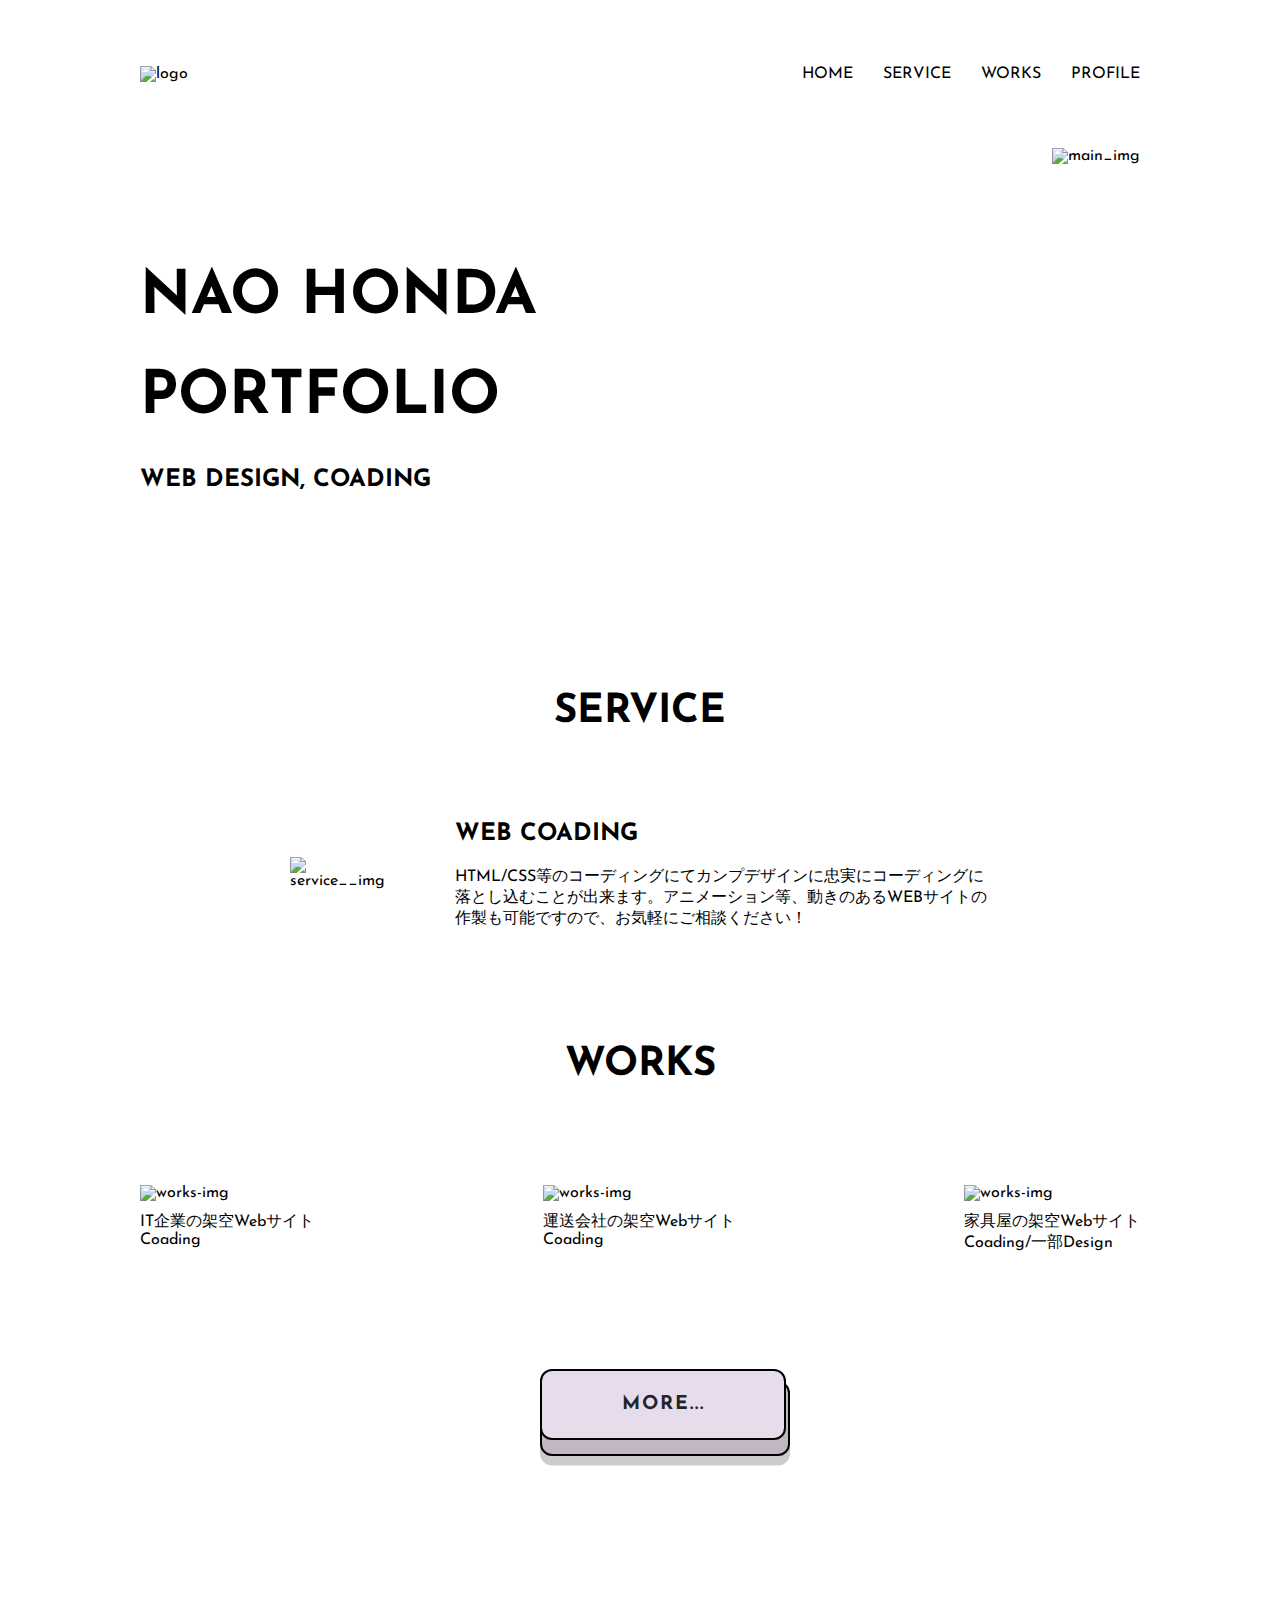
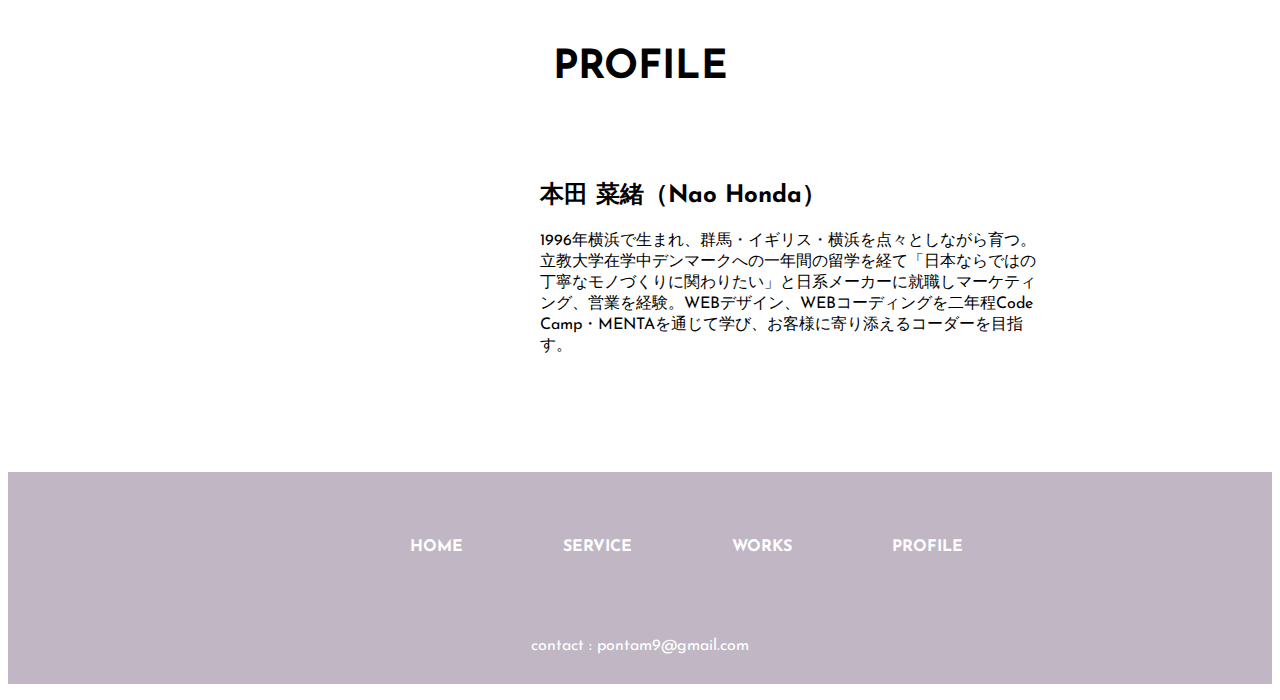
==== index.html @ a7962cb5 "Update index.html" ====
<!DOCTYPE html>
<html lang="ja">
<head>
  <meta charset="UTF-8">
  <meta name="viewport" content="width=device-width, initial-scale=1.0">
  <link rel="stylesheet" href="https://unpkg.com/ress/dist/ress.min.css">
  <link rel="stylesheet" href="stylesheet.css">
  <link rel="stylesheet" href="https://use.fontawesome.com/releases/v6.5.1/css/all.css">
  <link rel="shortcut icon" href="favicon.png" type="image/x-icon">
  <link rel="preconnect" href="https://fonts.googleapis.com">
  <link rel="preconnect" href="https://fonts.gstatic.com" crossorigin>
  <link href="https://fonts.googleapis.com/css2?family=Josefin+Sans:ital,wght@0,100..700;1,100..700&family=Noto+Sans+JP:wght@100;400;500&family=Oswald:wght@300;700&family=Roboto+Condensed:wght@500;600&display=swap" rel="stylesheet">
  <title>NAO HONDA PORTFOLIO SITE</title>
</head>
<body>
  <!--ヘッダーコンテンツ-->
  <header>
    <div class="header__head">
      <div class="logo"><img src="https://github.com/naoho/portfolio.github.io/blob/main/logo.png?raw=true" alt="logo"></div>
      <ul class="header__list">
        <li><a href="index.html">HOME</a></li>
        <li><a href="index.html#section1">SERVICE</a></li>
        <li><a href="index.html#section2">WORKS</a></li>
        <li><a href="index.html#section3">PROFILE</a></li>
      </ul>
    </div>
    <div class="header__body">
      <div class="header__body--left">
        <h1>NAO HONDA</h1>
        <h1>PORTFOLIO</h1>
        <h2>WEB DESIGN, COADING</h2>
      </div>
      <div class="header__body--right">
        <img src="https://github.com/naoho/portfolio.github.io/blob/main/main_img.png?raw=true" alt="main_img" class="main-img">
      </div>
    </div>
  </header>

  <!--main-->
  <main>
    <section class="service main__contents" id="section1">
      <h1 class="section__title">SERVICE</h1>
      <div class="service__wrapper">
        <img src="https://github.com/naoho/portfolio.github.io/blob/main/SERVICE01.png?raw=true" alt="service__img" class="service__img">
        <div class="service__content">
          <h2>WEB COADING</h2>
          <p> HTML/CSS等のコーディングにてカンプデザインに忠実にコーディングに落とし込むことが出来ます。アニメーション等、動きのあるWEBサイトの作製も可能ですので、お気軽にご相談ください！</p>
        </div>
      </div>
    </section><!--service-->

    <section class="works main__contents" id="section2">
      <h1 class="section__title">WORKS</h1>
      <div class="works__wrapper">
        <div class="works__item">
          <div class="works__img">
            <a href="https://naoho.github.io/IT_company-site.github.io/" target="_blank"><img src="https://github.com/naoho/portfolio.github.io/blob/main/WORKS01.png?raw=true" alt="works-img"></a>
          </div>
          <p>IT企業の架空Webサイト<br>Coading</p>
        </div>
        <div class="works__item">
          <div class="works__img">
            <a href="https://naoho.github.io/transport.github.io/" target="_blank"><img src="https://github.com/naoho/portfolio.github.io/blob/main/WORKS02.png?raw=true" alt="works-img"></a>
          </div>
          <p>運送会社の架空Webサイト<br>Coading</p>
        </div>
        <div class="works__item">
          <div class="works__img">
            <a href="https://naoho.github.io/best-furniture/" target="_blank"><img src="https://github.com/naoho/portfolio.github.io/blob/main/WORKS03.png?raw=true" alt="works-img"></a>
          </div>
          <p>家具屋の架空Webサイト<br>Coading/一部Design</p>
        </div>
      </div>
      <div class="button__wrapper">
        <a class="btn btn-custom01" href="example.html">
          <span class="btn-custom01-front">MORE...</span>
        </a>
      </div>
    </section><!--works-->

    <section class="profile main__contents" id="section3">
      <h1 class="section__title">PROFILE</h1>
      <div class="profile__wrapper">
        <img src="https://github.com/naoho/portfolio.github.io/blob/main/profile_pic.png?raw=true" alt="">
        <div class="profile__content">
          <h2>本田 菜緒（Nao Honda）</h2>
          <p>
            1996年横浜で生まれ、群馬・イギリス・横浜を点々としながら育つ。立教大学在学中デンマークへの一年間の留学を経て「日本ならではの丁寧なモノづくりに関わりたい」と日系メーカーに就職しマーケティング、営業を経験。WEBデザイン、WEBコーディングを二年程Code Camp・MENTAを通じて学び、お客様に寄り添えるコーダーを目指す。</p>
        </div>
      </div>
    </section><!--profile-->
  </main>

  <!--フッター-->
  <footer>
    <div class="footer__wrapper">
      <ul class="footer__list">
        <li><a href="index.html">HOME</a></li>
        <li><a href="index.html#section1">SERVICE</a></li>
        <li><a href="index.html#section2">WORKS</a></li>
        <li><a href="index.html#section3">PROFILE</a></li>
      </ul>
    </div>
    <p>contact : pontam9@gmail.com</p>
  </footer>
  
  <script src="js/jquery-3.7.0.min.js"></script>
  <script src="js/index.js"></script>
</body>
</html>
---- stylesheet.css ----
@charset "UTF-8";

/*共通CSS
----------------------------*/
li {
  list-style: none;
}

a {
  color: #000;
  text-decoration: none;
  display: inline-block;
}
.flex {
  display: flex;
}
body {
  font-family: "Josefin Sans", sans-serif;
  background-color: white;
}
.contents__title {
  margin: 100px 0;
  font-weight: 600;
  font-size: 50px;
}

/*ヘッダー
----------------------------*/
header {
}
.header__head {
  display: flex;
  align-items: center;
  width: 1000px;
  justify-content: space-between;
  margin: 50px auto;
}
.header__list {
  display: flex;
}
.header__list li {
  margin-left: 30px;
  cursor: pointer;
}
.header__list a:hover{
  color: gray;
}
.header__body {
  display: flex;
  width: 1000px;
  justify-content: space-between;
  margin: 0 auto;
}
.main-img{
  width: 500px;
}
.header__body--left {
  margin: 80px 0;
}
.header__body--left h1 {
  font-size: 60px;
  margin: 40px 0;
}

/*main共通
----------------------------*/
.section__title {
  text-align: center;
  font-size: 40px;
}
main {
  width: 1000px;
  margin: 0 auto;
}
.main__contents {
  margin-top: 100px;
}
/*SERVICE
----------------------------*/

.service__img {
  width: 200px;
  margin-right: 70px;
}
.service__wrapper {
  display: flex;
  width: 700px;
  margin: 70px auto;
  align-items: center;
}

/*WORKS
----------------------------*/
.works__wrapper {
  display: flex;
  justify-content: space-between;
  margin-top: 100px;
}
.works__img img {
  width: 300px;
  height: 200px;
  object-fit: cover;
  transition: transform .6s ease; /* ゆっくり変化させる */
}

.works__img {
  cursor: pointer;
  overflow: hidden;
}
.works__item img:hover {
  transform: scale(1.1); /* 拡大 */
}
.works__item p {
  margin-top: 10px;
}

.more-works__img {
  cursor: pointer;
  overflow: hidden;
}
.more-works__img img{
  width: 450px;  
  height: 300px;
  object-fit: cover;
  transition: transform .6s ease; /* ゆっくり変化させる */
}
.more-works__item img:hover {
  transform: scale(1.1); /* 拡大 */
}
.more-works_p {
  margin-top: 50px;
  text-align: center;
}

/*button*/
@import "https://use.fontawesome.com/releases/v5.13.0/css/all.css";

*,
*:before,
*:after {
  -webkit-box-sizing: inherit;
  box-sizing: inherit;
}
.button__wrapper {
  width: 200px;
  margin: 100px auto 200px;
}
.btn,
a.btn,
button.btn {
  font-size: 1.2rem;
  font-weight: 700;
  line-height: 1;
  position: relative;
  display: inline-block;
  padding: 1rem 4rem;
  cursor: pointer;
  -webkit-user-select: none;
  -moz-user-select: none;
  -ms-user-select: none;
  user-select: none;
  -webkit-transition: all 0.3s;
  transition: all 0.3s;
  text-align: center;
  vertical-align: middle;
  text-decoration: none;
  letter-spacing: 0.1em;
  color: #212529;
  border-radius: 0.5rem;
}

a.btn-custom01 {
  margin-bottom: 0.5rem;
  padding: 0;
  border-radius: 0.75rem;
}

a.btn-custom01:before {
  position: absolute;
  top: 0;
  right: 0;
  bottom: 0;
  left: 0;

  width: 100%;
  height: 100%;

  content: "";
  -webkit-transition: all 0.3s;
  transition: all 0.3s;
  -webkit-transform: translate3d(0, 0.75rem, -1rem);
  transform: translate3d(0, 0.75rem, -1rem);

  border: 2px solid #000;
  border-radius: inherit;
  background: #c1b7c4;
  -webkit-box-shadow: 0 0.6rem 0 0 rgba(0, 0, 0, 0.2);
  box-shadow: 0 0.6rem 0 0 rgba(0, 0, 0, 0.2);
}

a.btn-custom01:after {
  font-family: "Font Awesome 5 Free";
  font-size: 2rem;
  font-weight: normal;
  line-height: 1;
  position: absolute;
  top: calc(50% - 1rem);
  left: 1.5rem;
  margin: 0;
  padding: 0;
/*  content: "\f0e0";*/
}

.btn-custom01-front {
  position: relative;
  display: block;
  padding: 1.5rem 5rem 1.5rem 5rem;
  -webkit-transition: all 0.3s;
  transition: all 0.3s;
  border: 2px solid #000;
  border-radius: inherit;
  background: #e7dceb;
}

.fa-position-left {
  position: absolute;
  top: calc(50% - 0.5em);
  left: 1rem;
}

.fa-position-right {
  position: absolute;
  top: calc(50% - 0.5em);
  right: 1rem;
}

a.btn-custom01:hover {
  -webkit-transform: translate(0, 0.25rem);
  transform: translate(0, 0.25rem);
  background: #e7dceb;
}

a.btn-custom01:hover:before {
  -webkit-transform: translate3d(0, 0.5rem, -1rem);
  transform: translate3d(0, 0.5rem, -1rem);
  -webkit-box-shadow: 0 0.35rem 0 0 rgba(0, 0, 0, 0.2);
  box-shadow: 0 0.35rem 0 0 rgba(0, 0, 0, 0.2);
}

a.btn-custom01:hover:after {
/*  content: "\f2b6";*/
}

a.btn-custom01:active {
  -webkit-transform: translate(0rem, 0.75rem);
  transform: translate(0rem, 0.75rem);
}

a.btn-custom01:active:before {
  -webkit-transform: translate3d(0, 0, -1rem);
  transform: translate3d(0, 0, -1rem);
  -webkit-box-shadow: 0 0.35rem 0 0 rgba(0, 0, 0, 0.2);
  box-shadow: 0 0.35rem 0 0 rgba(0, 0, 0, 0.2);
}


/*PROFILE
----------------------------*/
.profile__wrapper {
  display: flex;
  justify-content: space-between;
  align-items: center;
  margin: 70px 0;
}
.profile__wrapper img {
  margin-left: 100px;
}
.profile__content {
  width: 50%;
  margin-right: 100px;
  text-align: left;
}
.profile__content h2 {
  margin-bottom: 20px;
}


/*CONTACT
----------------------------*/
footer {
  background-color: #c1b7c4;
}
.footer__wrapper {
  margin-top: 100px;
  width: 100%;
  height: 150px;
  line-height: 150px;
}
.footer__list {
  display: flex;
  width: 500px;
  margin: 0 auto;
}

.footer__list li {
  margin-left: 100px;
}
.footer__list li:first-child {
  margin-left: 0px;
}
.footer__list a {
  color: white;
  font-weight: bold;
}
footer p {
  color: white;
  text-align: center;
  padding-bottom: 30px;
}
.footer__list a:hover {
  opacity: 0.8;
}
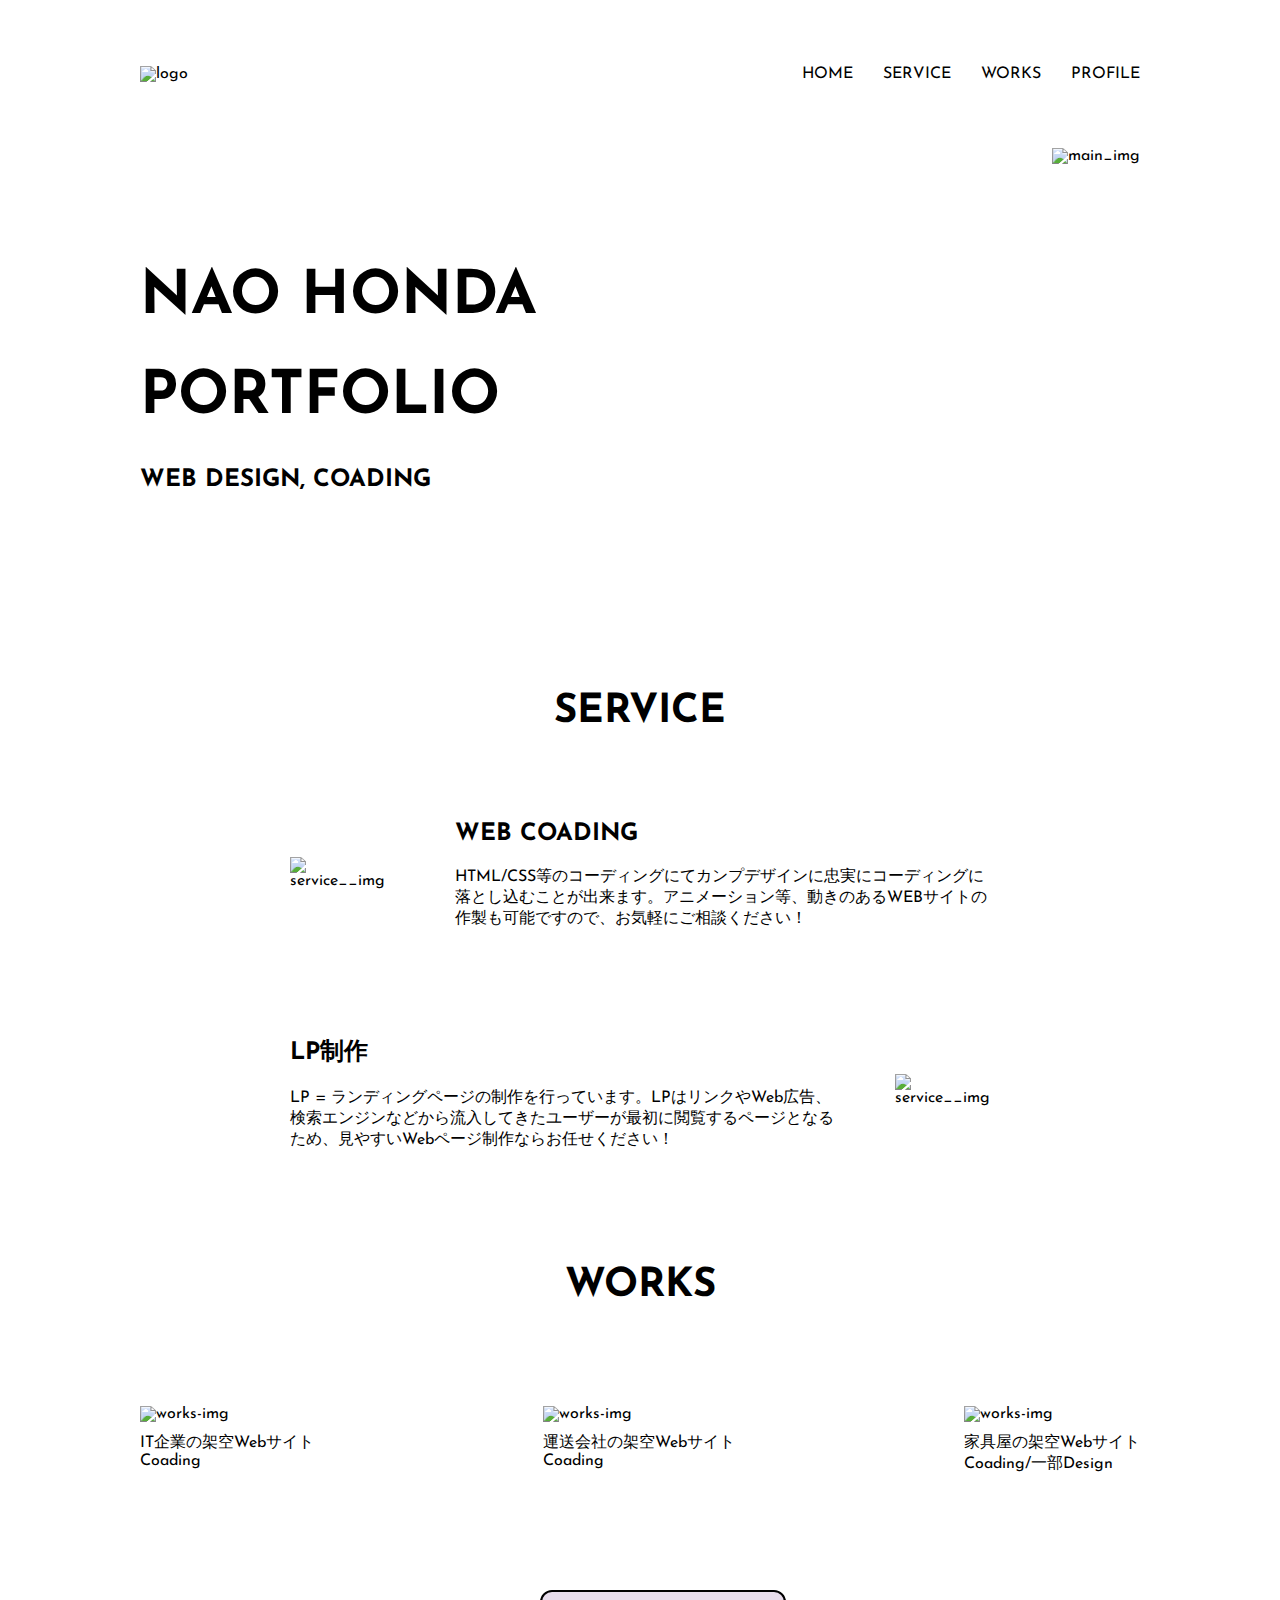
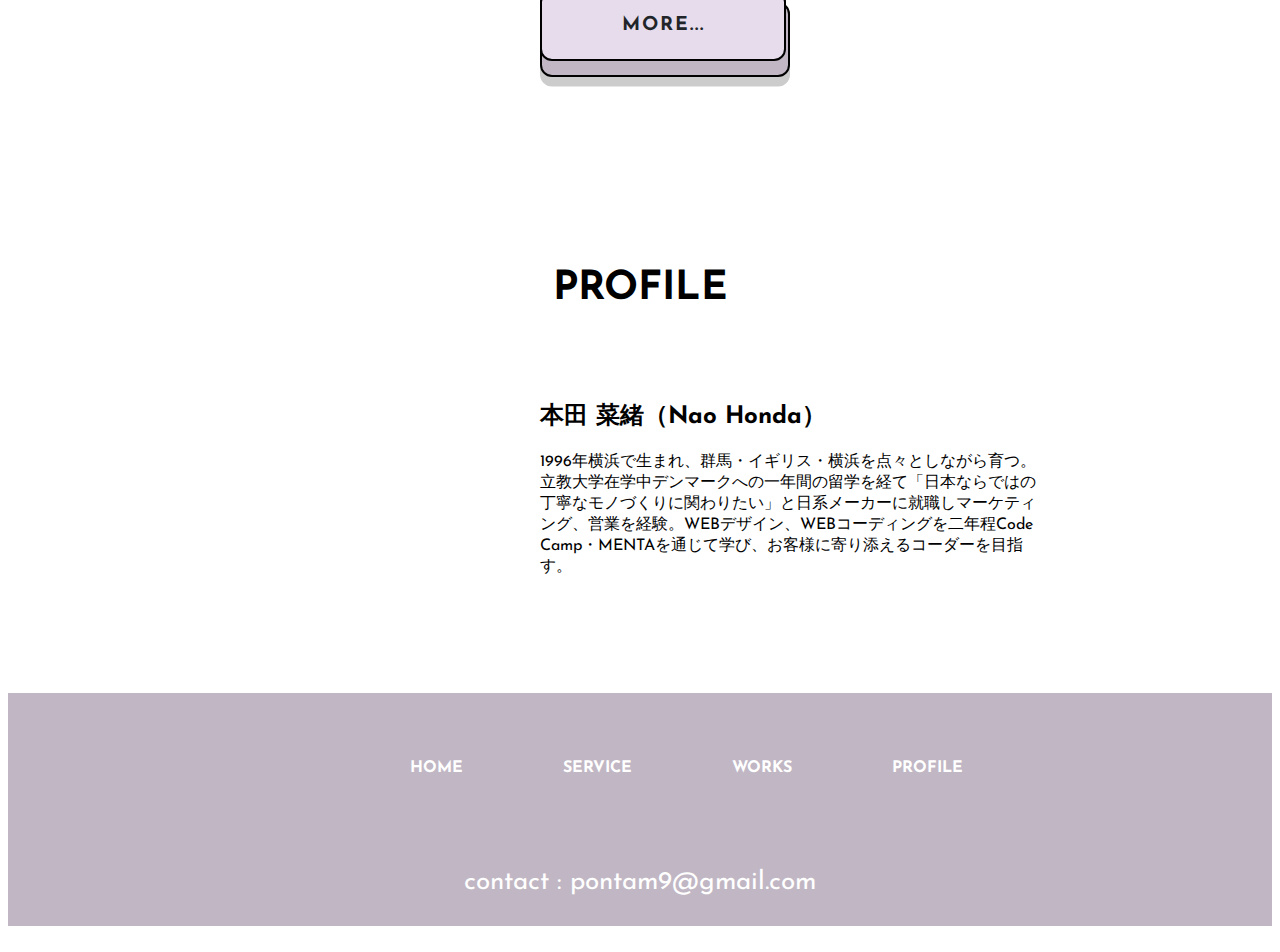
==== commit bbd8fdbe: "Update index.html" ====
--- a/index.html
+++ b/index.html
@@ -46,6 +46,13 @@
           <h2>WEB COADING</h2>
           <p> HTML/CSS等のコーディングにてカンプデザインに忠実にコーディングに落とし込むことが出来ます。アニメーション等、動きのあるWEBサイトの作製も可能ですので、お気軽にご相談ください！</p>
         </div>
+      </div>
+      <div class="service__wrapper">
+        <div class="service__content">
+          <h2>LP制作</h2>
+          <p>LP = ランディングページの制作を行っています。LPはリンクやWeb広告、検索エンジンなどから流入してきたユーザーが最初に閲覧するページとなるため、見やすいWebページ制作ならお任せください！</p>
+        </div>
+        <img src="img/SERVICE02.png" alt="service__img" class="service__img service_img02">
       </div>
     </section><!--service-->
 
--- a/stylesheet.css
+++ b/stylesheet.css
@@ -81,6 +81,11 @@
 .service__img {
   width: 200px;
   margin-right: 70px;
+}
+.service_img02 {
+  width: 250px;
+  margin-right: 0;
+  margin-left: 60px;
 }
 .service__wrapper {
   display: flex;
@@ -316,6 +321,7 @@
   color: white;
   text-align: center;
   padding-bottom: 30px;
+  font-size: 26px;
 }
 .footer__list a:hover {
   opacity: 0.8;
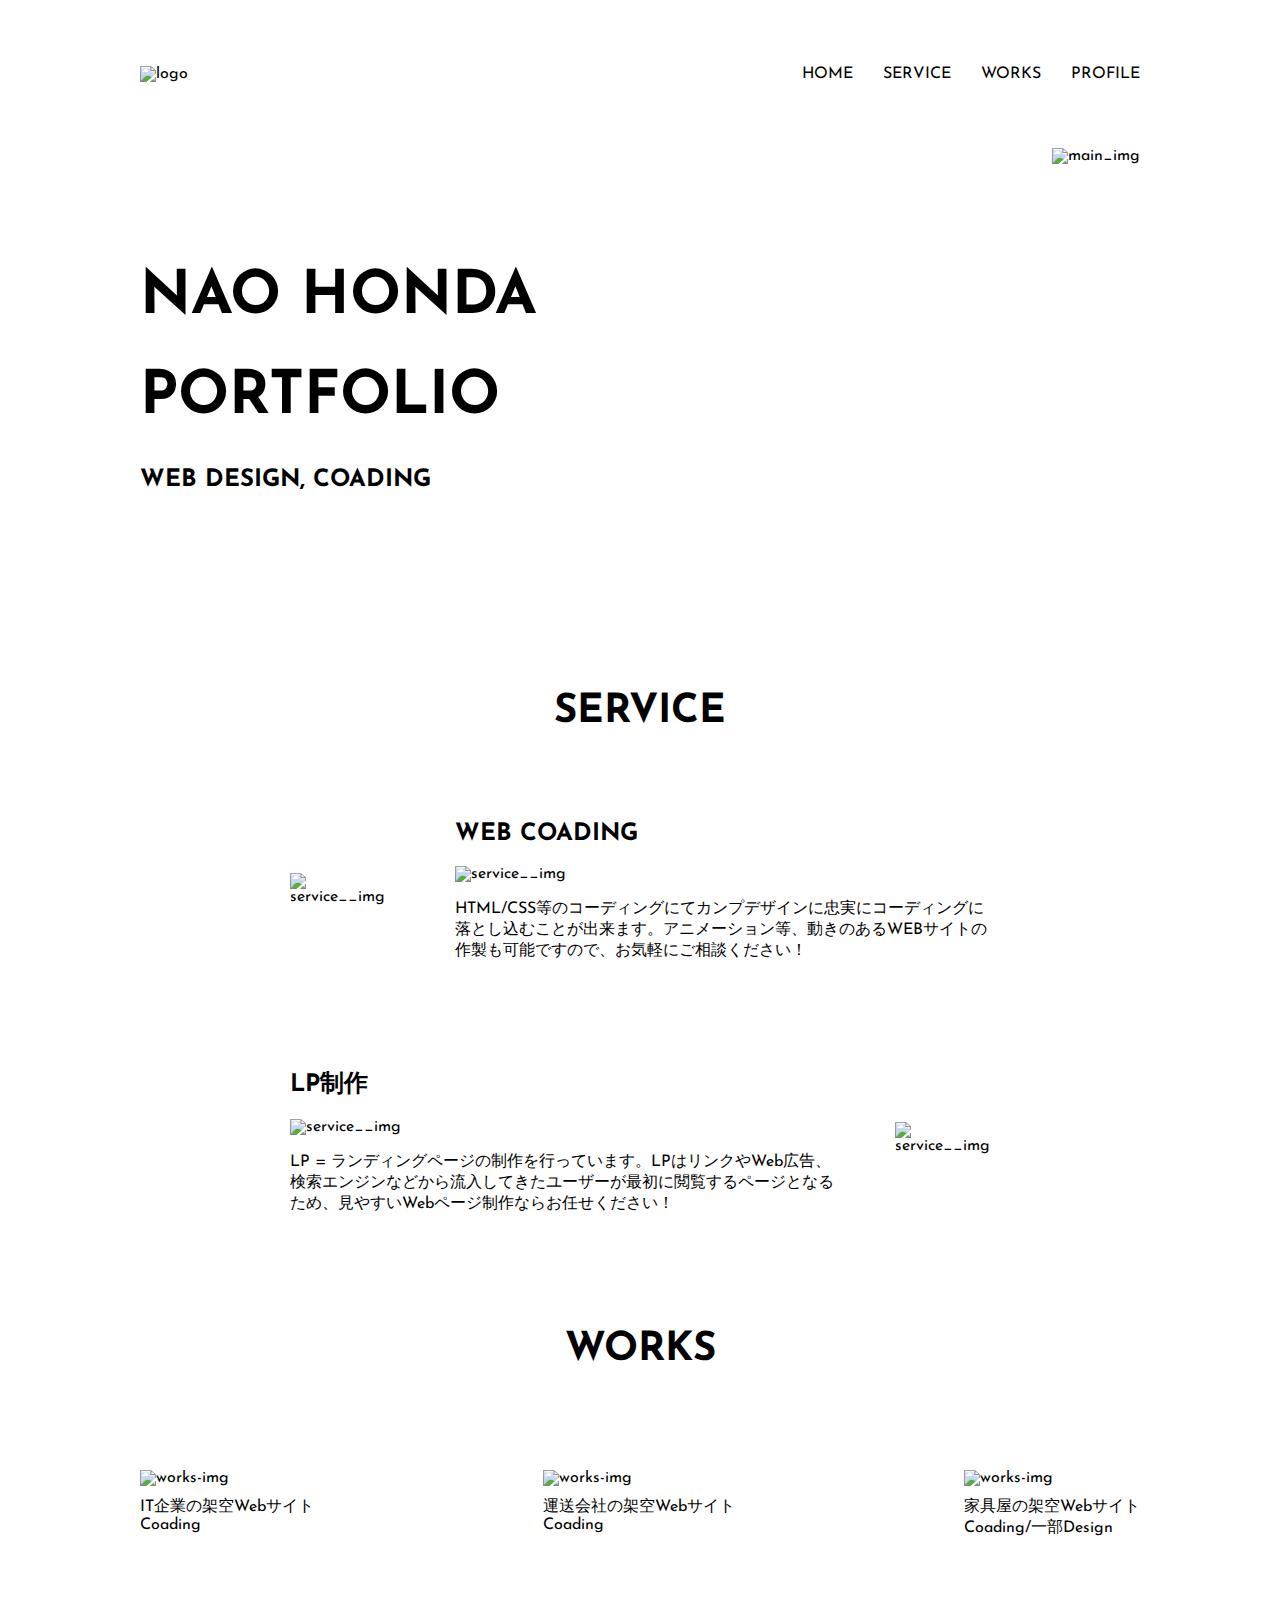
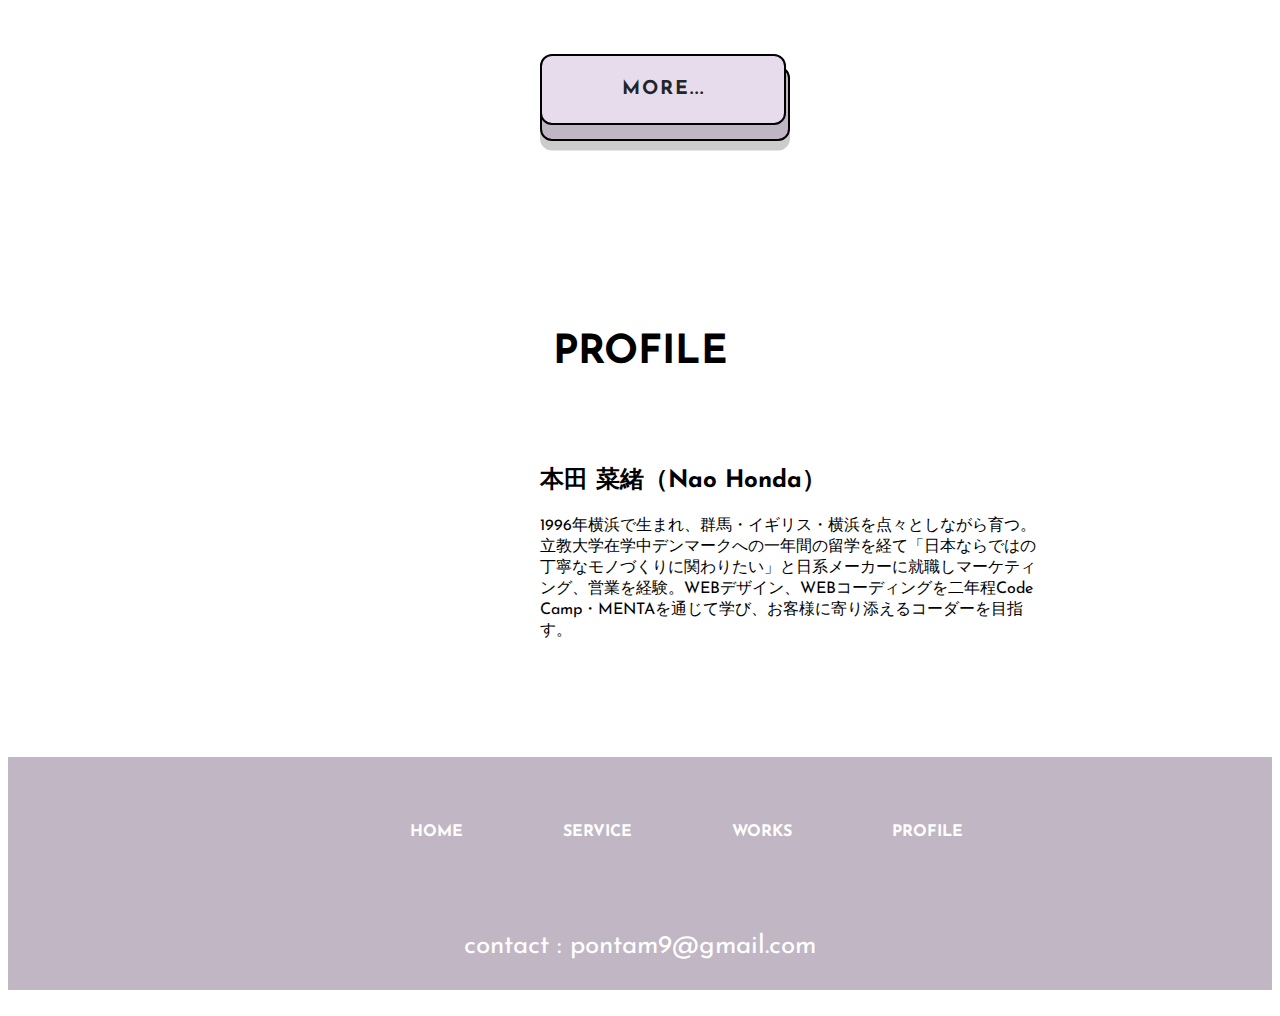
==== commit dda3f967: "Update index.html" ====
--- a/index.html
+++ b/index.html
@@ -41,15 +41,17 @@
     <section class="service main__contents" id="section1">
       <h1 class="section__title">SERVICE</h1>
       <div class="service__wrapper">
-        <img src="https://github.com/naoho/portfolio.github.io/blob/main/SERVICE01.png?raw=true" alt="service__img" class="service__img">
+        <img src="img/SERVICE01.png" alt="service__img" class="service__img">
         <div class="service__content">
           <h2>WEB COADING</h2>
+          <img src="img/SERVICE01.png" alt="service__img" class="service__invisible">
           <p> HTML/CSS等のコーディングにてカンプデザインに忠実にコーディングに落とし込むことが出来ます。アニメーション等、動きのあるWEBサイトの作製も可能ですので、お気軽にご相談ください！</p>
         </div>
       </div>
       <div class="service__wrapper">
         <div class="service__content">
           <h2>LP制作</h2>
+          <img src="img/SERVICE02.png" alt="service__img" class="service__invisible">
           <p>LP = ランディングページの制作を行っています。LPはリンクやWeb広告、検索エンジンなどから流入してきたユーザーが最初に閲覧するページとなるため、見やすいWebページ制作ならお任せください！</p>
         </div>
         <img src="img/SERVICE02.png" alt="service__img" class="service__img service_img02">
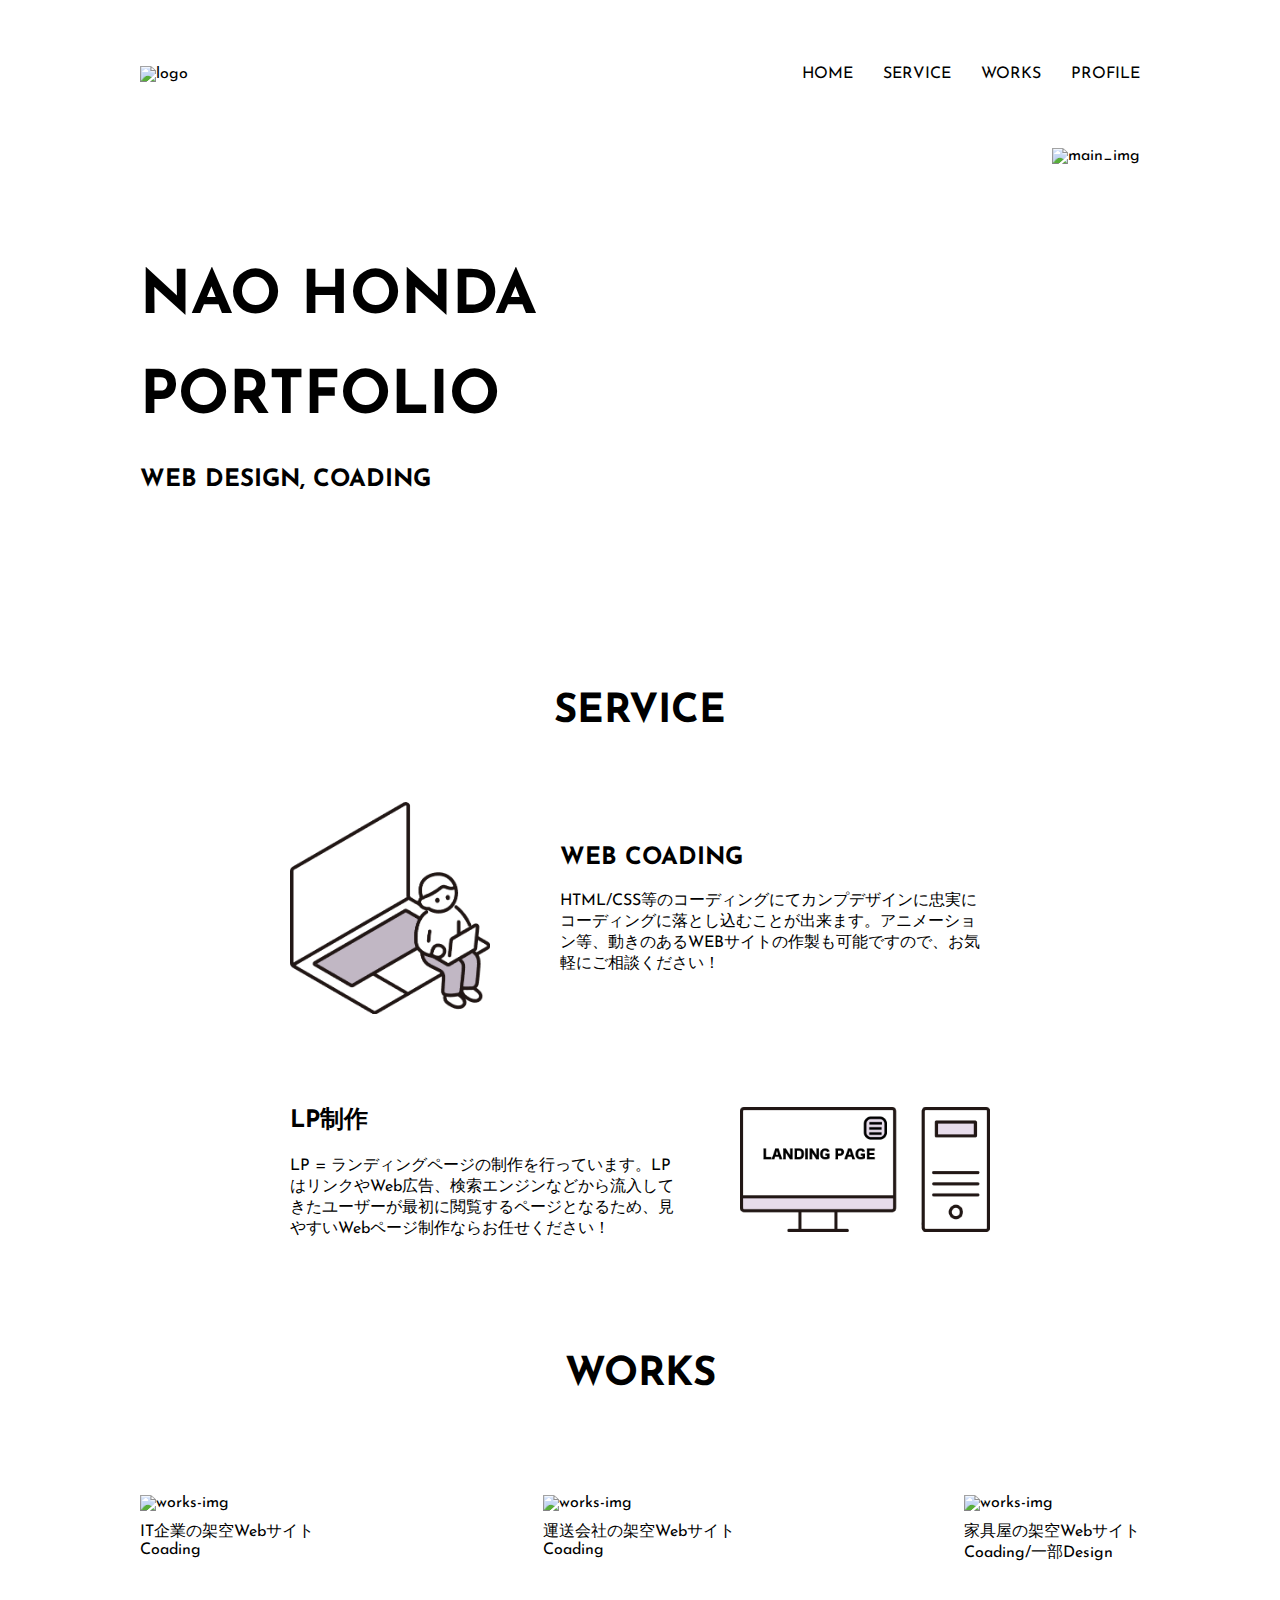
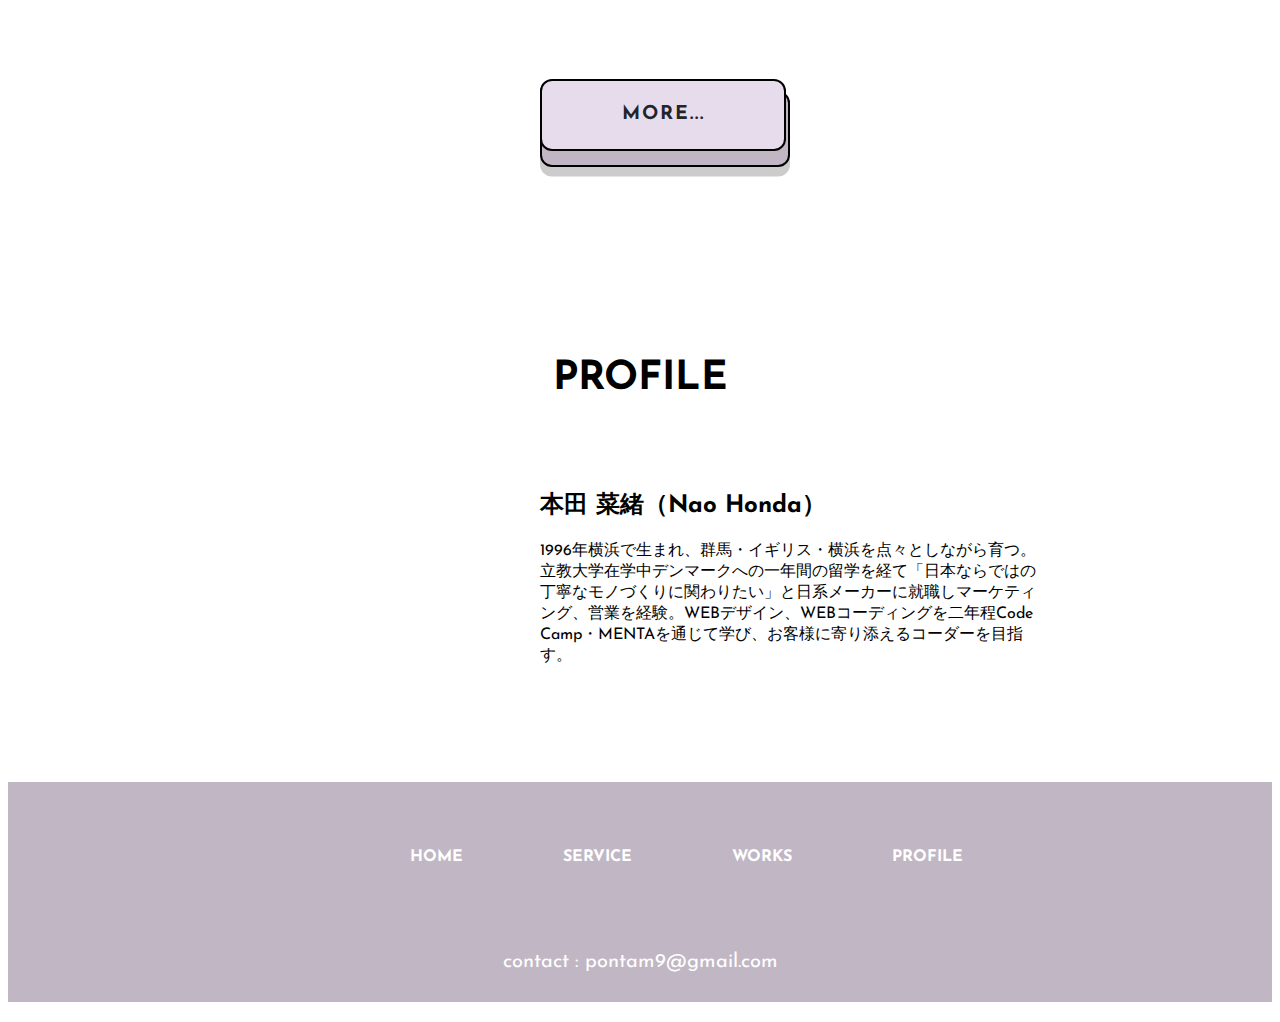
==== commit e116c20e: "Update index.html" ====
--- a/index.html
+++ b/index.html
@@ -41,20 +41,20 @@
     <section class="service main__contents" id="section1">
       <h1 class="section__title">SERVICE</h1>
       <div class="service__wrapper">
-        <img src="img/SERVICE01.png" alt="service__img" class="service__img">
+        <img src="SERVICE01.png" alt="service__img" class="service__img">
         <div class="service__content">
           <h2>WEB COADING</h2>
-          <img src="img/SERVICE01.png" alt="service__img" class="service__invisible">
+          <img src="SERVICE01.png" alt="service__img" class="service__invisible small">
           <p> HTML/CSS等のコーディングにてカンプデザインに忠実にコーディングに落とし込むことが出来ます。アニメーション等、動きのあるWEBサイトの作製も可能ですので、お気軽にご相談ください！</p>
         </div>
       </div>
       <div class="service__wrapper">
         <div class="service__content">
           <h2>LP制作</h2>
-          <img src="img/SERVICE02.png" alt="service__img" class="service__invisible">
+          <img src="SERVICE02.png" alt="service__img" class="service__invisible">
           <p>LP = ランディングページの制作を行っています。LPはリンクやWeb広告、検索エンジンなどから流入してきたユーザーが最初に閲覧するページとなるため、見やすいWebページ制作ならお任せください！</p>
         </div>
-        <img src="img/SERVICE02.png" alt="service__img" class="service__img service_img02">
+        <img src="SERVICE02.png" alt="service__img" class="service__img service_img02">
       </div>
     </section><!--service-->
 
--- a/stylesheet.css
+++ b/stylesheet.css
@@ -26,12 +26,10 @@
 
 /*ヘッダー
 ----------------------------*/
-header {
-}
 .header__head {
   display: flex;
   align-items: center;
-  width: 1000px;
+  max-width: 1000px;
   justify-content: space-between;
   margin: 50px auto;
 }
@@ -47,7 +45,7 @@
 }
 .header__body {
   display: flex;
-  width: 1000px;
+  max-width: 1000px;
   justify-content: space-between;
   margin: 0 auto;
 }
@@ -69,7 +67,7 @@
   font-size: 40px;
 }
 main {
-  width: 1000px;
+  max-width: 1000px;
   margin: 0 auto;
 }
 .main__contents {
@@ -89,9 +87,12 @@
 }
 .service__wrapper {
   display: flex;
-  width: 700px;
+  max-width: 700px;
   margin: 70px auto;
   align-items: center;
+}
+.service__invisible {
+  display: none;
 }
 
 /*WORKS
@@ -321,8 +322,84 @@
   color: white;
   text-align: center;
   padding-bottom: 30px;
-  font-size: 26px;
+  font-size: 20px;
 }
 .footer__list a:hover {
   opacity: 0.8;
 }
+
+/*１０００px以下*/
+@media (max-width: 1000px) {
+  header{
+    margin: 0 40px;
+  }
+  .main-img {
+    width: 50vw;
+  }
+  .header__body--left h1 {
+    font-size: 5vw;
+  }
+  .works {
+    margin: 0 auto;
+  }
+  .works__item p {
+    font-size: 2.5vw;
+    text-align: center;
+    margin-bottom: 50px;
+  }
+  .works__wrapper {
+    display: block;
+  }
+  .works__img img {
+    margin: 0 5vw;
+    width: 90vw;
+    height: 60vw;
+  }
+  }
+  @media (max-width: 800px) {
+    .header__list {
+      display: none;
+    }
+    .header__body--left {
+      margin: 3vw 0;
+    }
+    .service__img {
+      display: none;
+    }
+    .service__img02 {
+      display: none;
+    }
+    .service__invisible {
+      display: block;
+      width: 30vw;
+      margin: 20px auto;
+    }
+    .small {
+      width: 24vw;
+    }
+    .service__wrapper {
+      display: block;
+      text-align: center;
+    }
+    .service__content p {
+      margin: 30px 10vw;
+    }
+    .profile__wrapper {
+      display: block;
+      text-align: center;
+    }
+    .profile__wrapper img {
+      margin-left: 0;
+    }
+    .profile__content {
+      width: 90%;
+      text-align: center;
+      margin: 0 5vw;
+    }
+    .footer__list {
+      display: none;
+    }
+    .footer__wrapper {
+      height: 35px;
+    }
+  }
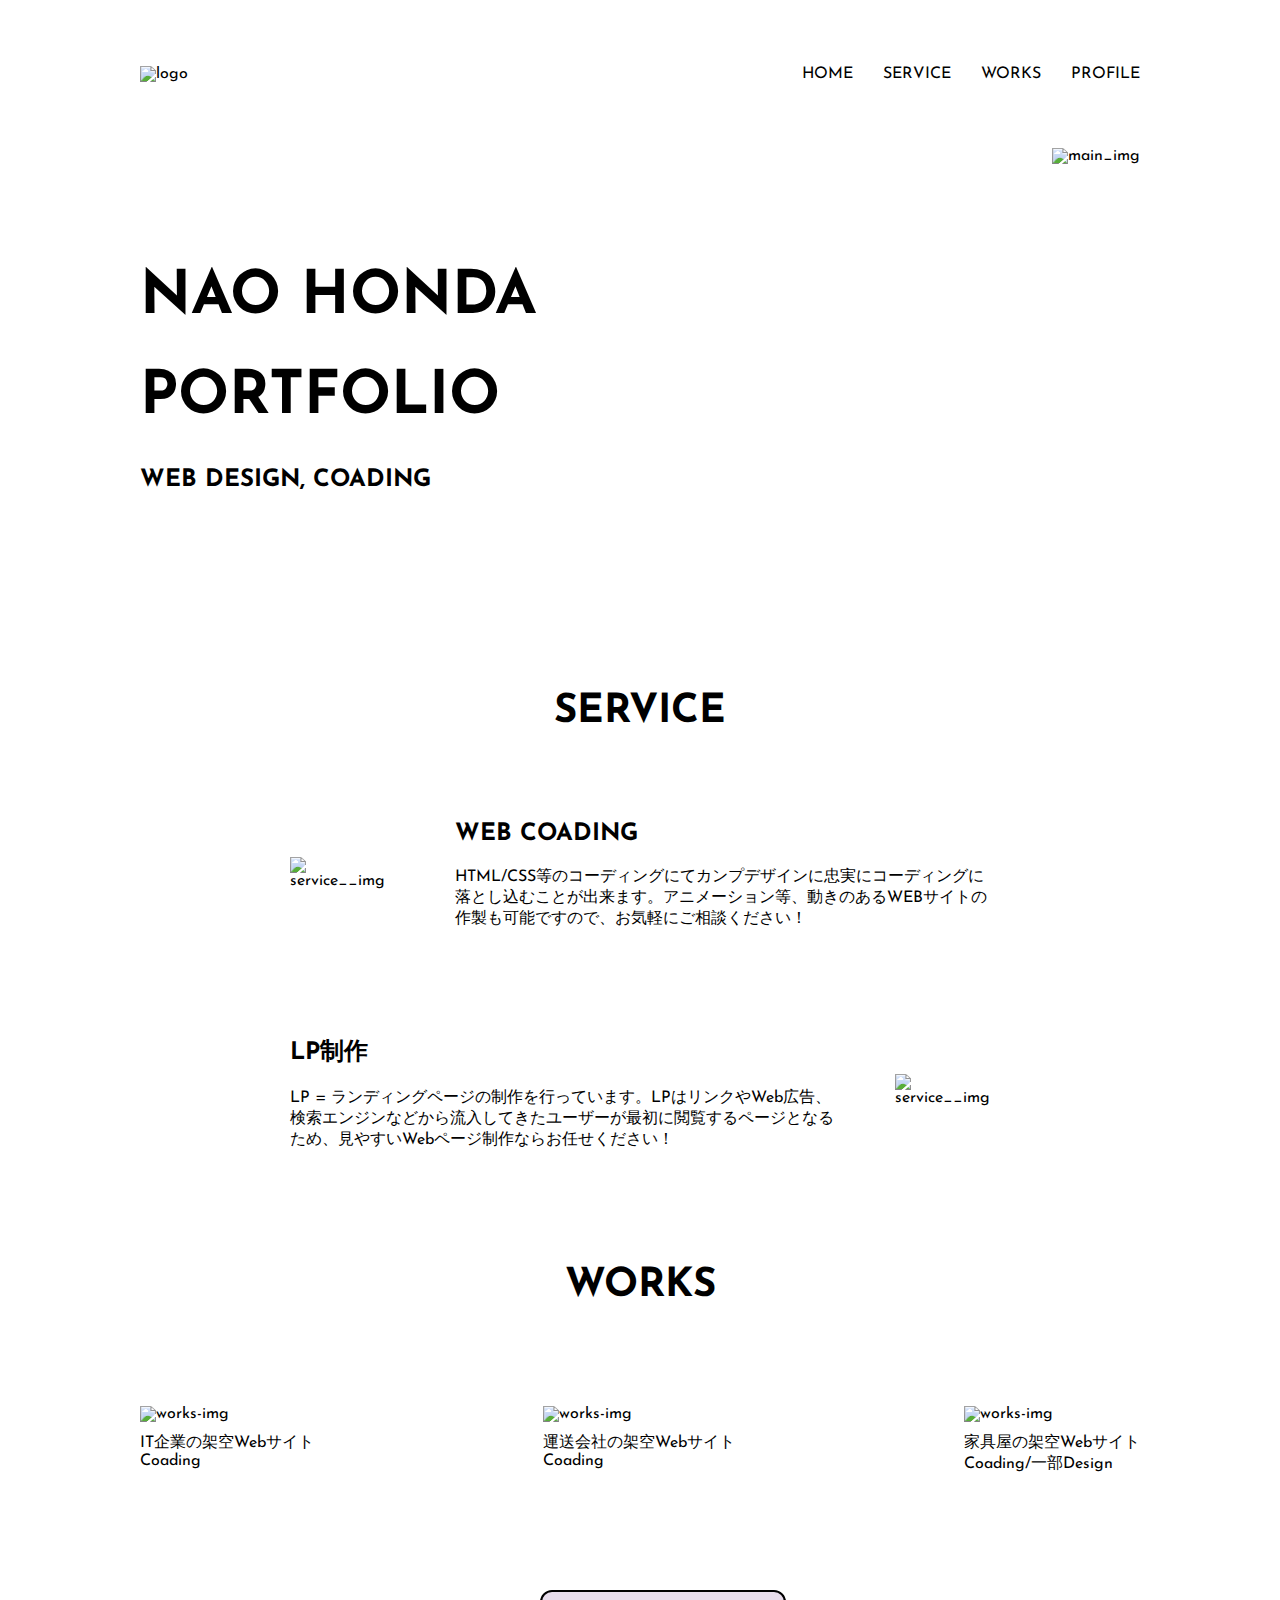
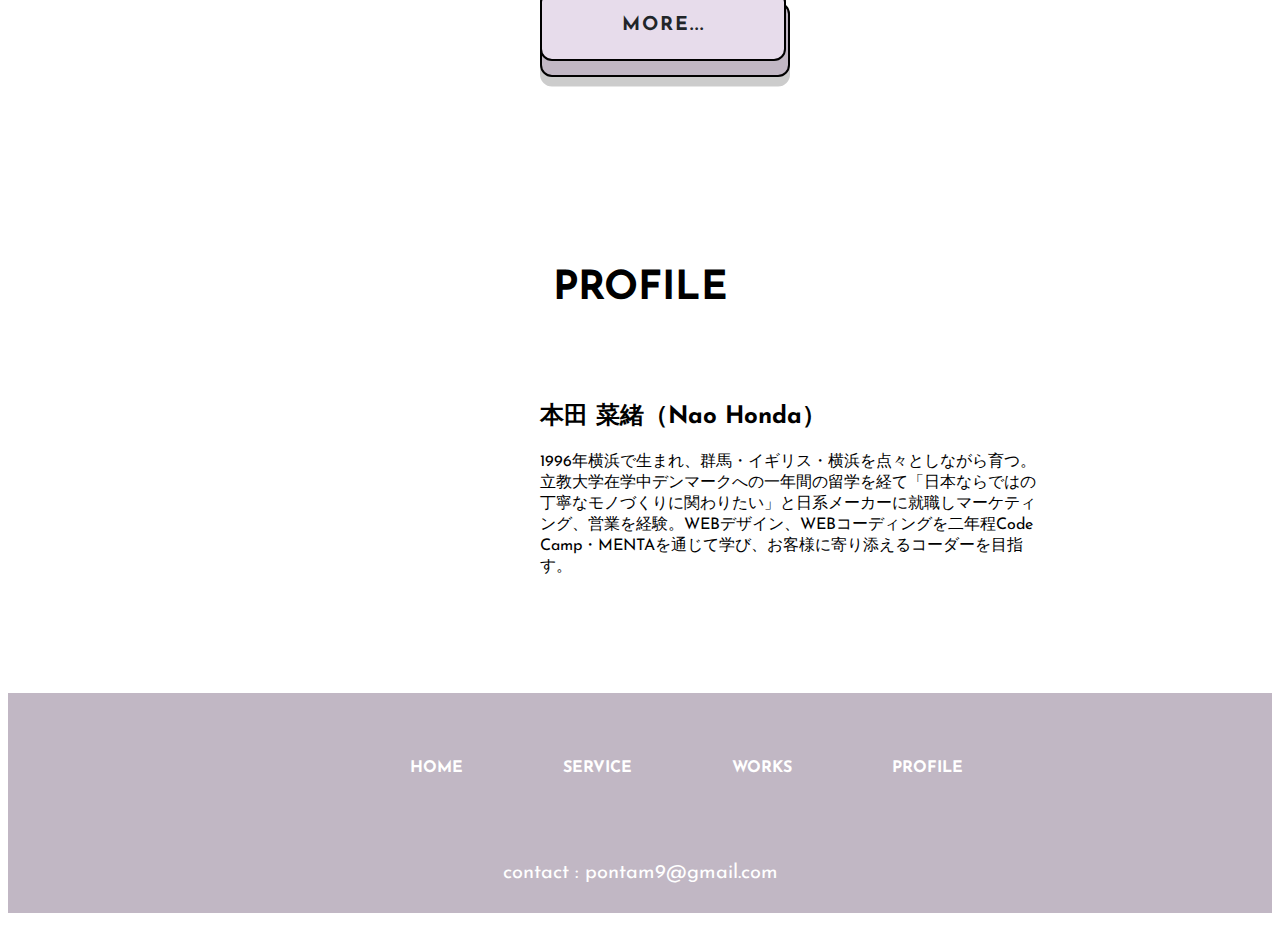
==== commit 9a7d2183: "Update index.html" ====
--- a/index.html
+++ b/index.html
@@ -41,20 +41,20 @@
     <section class="service main__contents" id="section1">
       <h1 class="section__title">SERVICE</h1>
       <div class="service__wrapper">
-        <img src="SERVICE01.png" alt="service__img" class="service__img">
+        <img src="https://github.com/naoho/portfolio.github.io/blob/main/SERVICE01.png?raw=true"" alt="service__img" class="service__img">
         <div class="service__content">
           <h2>WEB COADING</h2>
-          <img src="SERVICE01.png" alt="service__img" class="service__invisible small">
+          <img src="https://github.com/naoho/portfolio.github.io/blob/main/SERVICE01.png?raw=true" alt="service__img" class="service__invisible small">
           <p> HTML/CSS等のコーディングにてカンプデザインに忠実にコーディングに落とし込むことが出来ます。アニメーション等、動きのあるWEBサイトの作製も可能ですので、お気軽にご相談ください！</p>
         </div>
       </div>
       <div class="service__wrapper">
         <div class="service__content">
           <h2>LP制作</h2>
-          <img src="SERVICE02.png" alt="service__img" class="service__invisible">
+          <img src="https://github.com/naoho/portfolio.github.io/blob/main/SERVICE02.png?raw=true" alt="service__img" class="service__invisible">
           <p>LP = ランディングページの制作を行っています。LPはリンクやWeb広告、検索エンジンなどから流入してきたユーザーが最初に閲覧するページとなるため、見やすいWebページ制作ならお任せください！</p>
         </div>
-        <img src="SERVICE02.png" alt="service__img" class="service__img service_img02">
+        <img src="https://github.com/naoho/portfolio.github.io/blob/main/SERVICE02.png?raw=true" alt="service__img" class="service__img service_img02">
       </div>
     </section><!--service-->
 
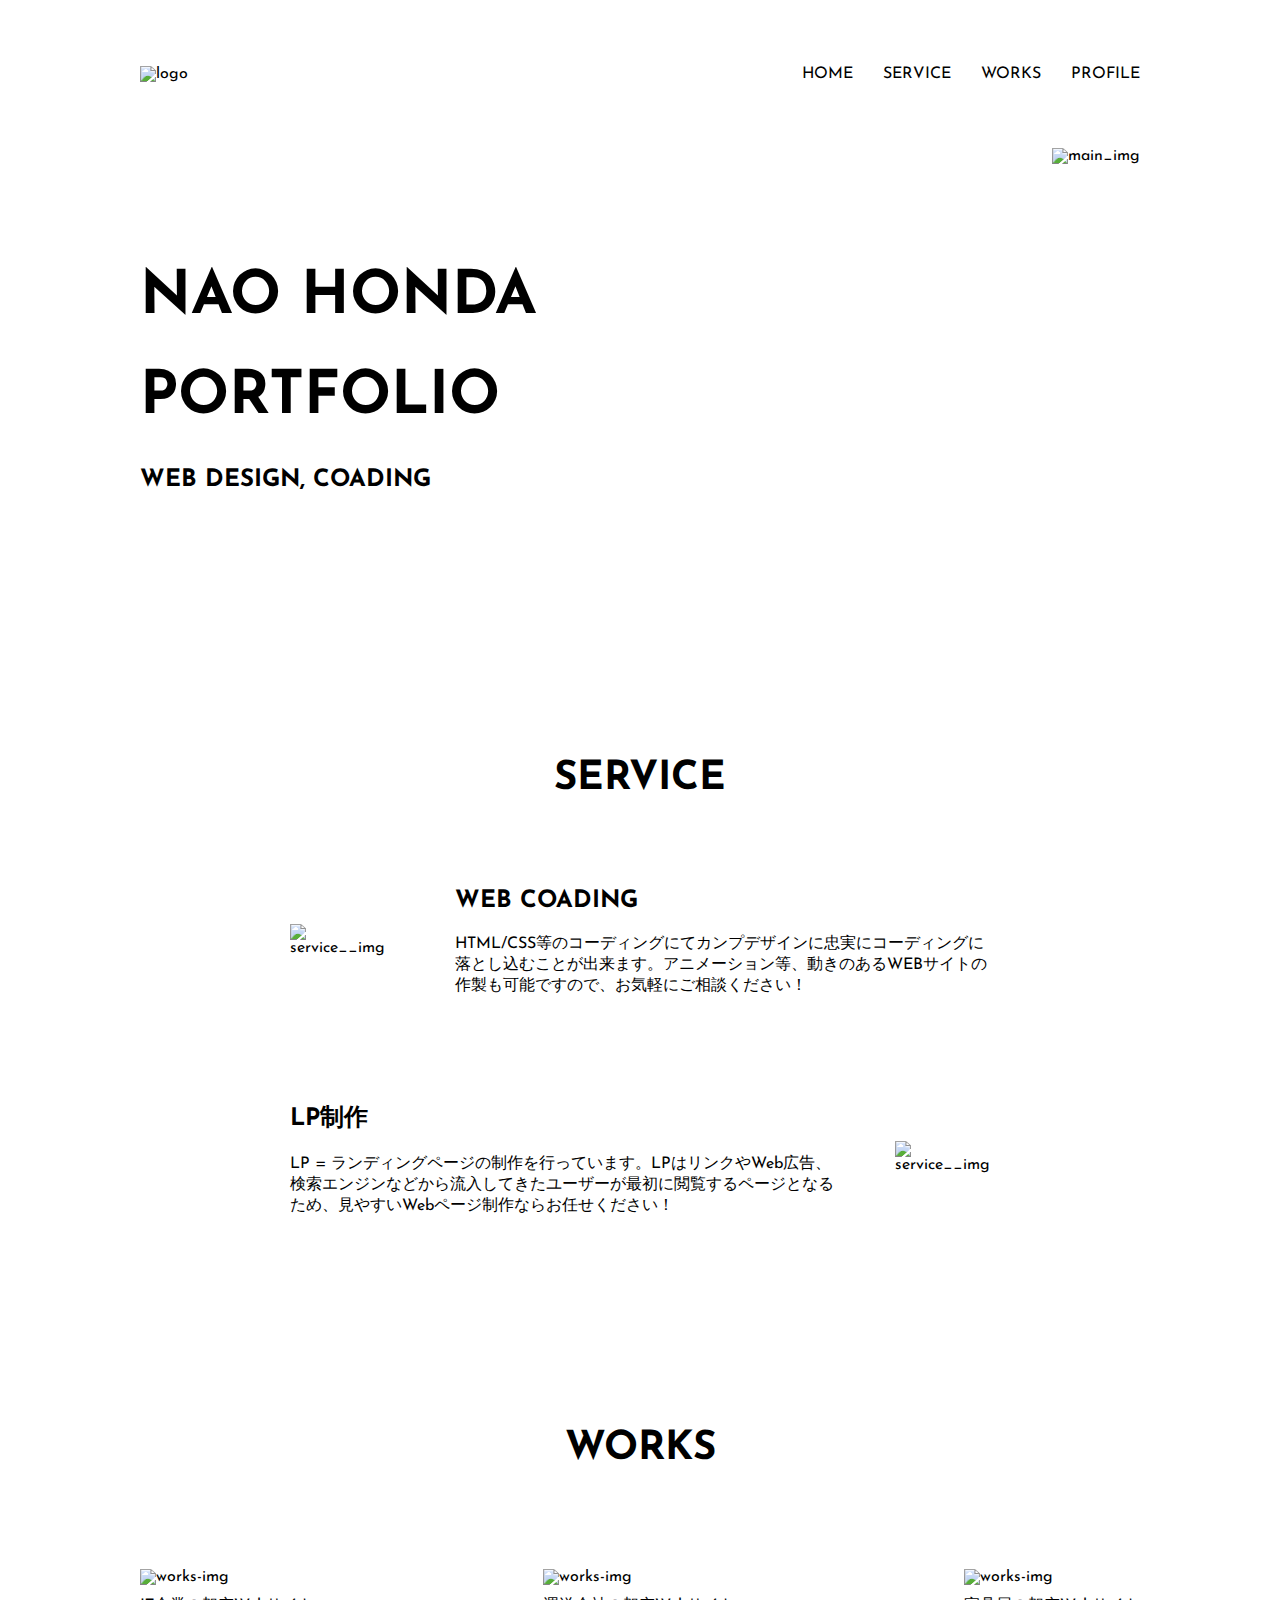
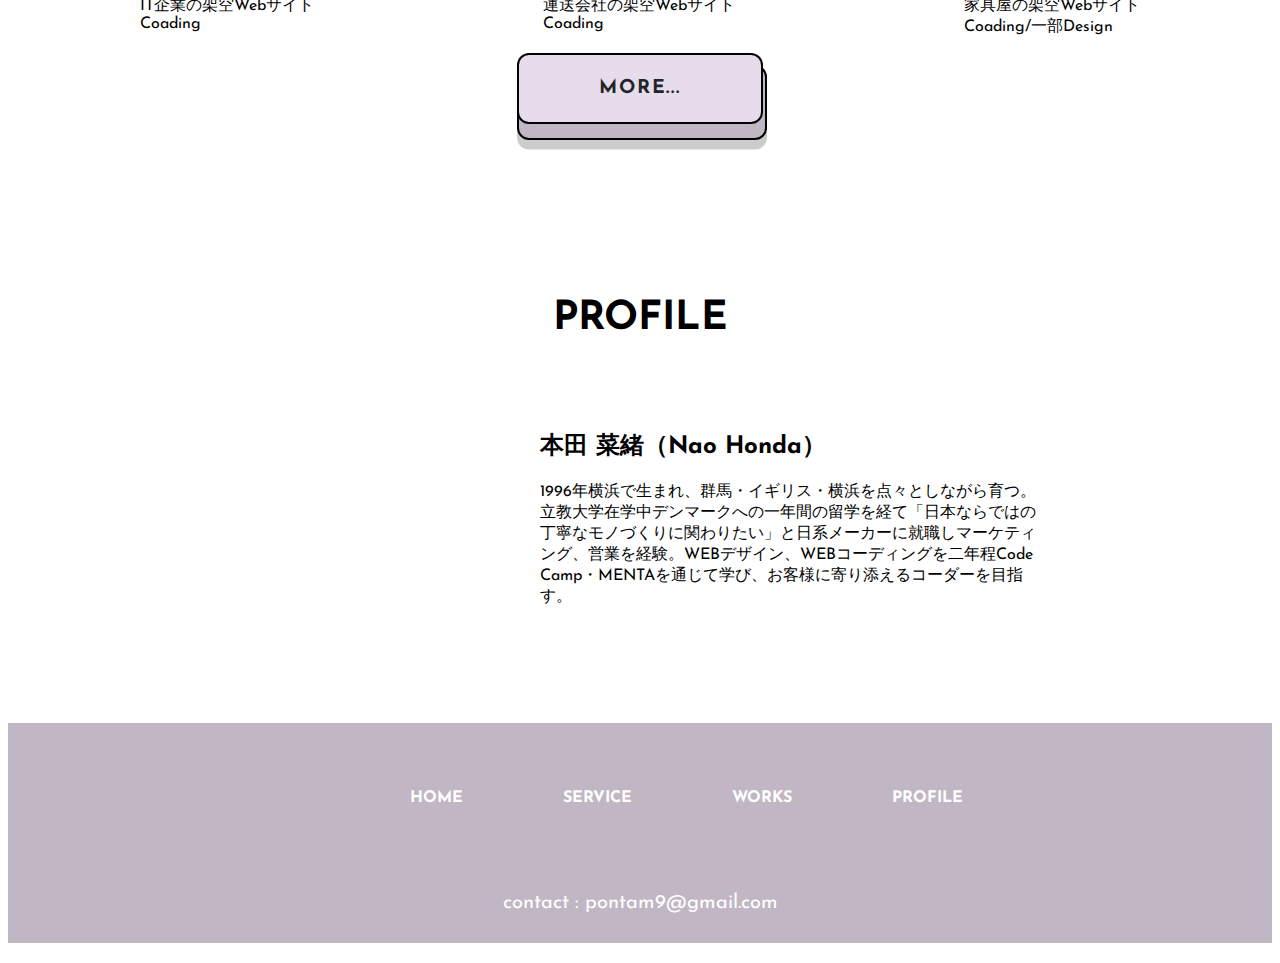
==== commit 8d9cfbea: "Update index.html" ====
--- a/index.html
+++ b/index.html
@@ -17,11 +17,11 @@
   <header>
     <div class="header__head">
       <div class="logo"><img src="https://github.com/naoho/portfolio.github.io/blob/main/logo.png?raw=true" alt="logo"></div>
-      <ul class="header__list">
+      <ul class="header__list" id="page-link">
         <li><a href="index.html">HOME</a></li>
-        <li><a href="index.html#section1">SERVICE</a></li>
-        <li><a href="index.html#section2">WORKS</a></li>
-        <li><a href="index.html#section3">PROFILE</a></li>
+        <li><a href="#section1">SERVICE</a></li>
+        <li><a href="#section2">WORKS</a></li>
+        <li><a href="#section3">PROFILE</a></li>
       </ul>
     </div>
     <div class="header__body">
@@ -103,11 +103,11 @@
   <!--フッター-->
   <footer>
     <div class="footer__wrapper">
-      <ul class="footer__list">
+      <ul class="footer__list" id="page-link">
         <li><a href="index.html">HOME</a></li>
-        <li><a href="index.html#section1">SERVICE</a></li>
-        <li><a href="index.html#section2">WORKS</a></li>
-        <li><a href="index.html#section3">PROFILE</a></li>
+        <li><a href="#section1">SERVICE</a></li>
+        <li><a href="#section2">WORKS</a></li>
+        <li><a href="#section3">PROFILE</a></li>
       </ul>
     </div>
     <p>contact : pontam9@gmail.com</p>
--- a/stylesheet.css
+++ b/stylesheet.css
@@ -71,11 +71,11 @@
   margin: 0 auto;
 }
 .main__contents {
-  margin-top: 100px;
+  margin-top: 40px;
+  padding-top: 100px;
 }
 /*SERVICE
 ----------------------------*/
-
 .service__img {
   width: 200px;
   margin-right: 70px;
@@ -123,6 +123,7 @@
 .more-works__img {
   cursor: pointer;
   overflow: hidden;
+  text-align: center;
 }
 .more-works__img img{
   width: 450px;  
@@ -148,8 +149,7 @@
   box-sizing: inherit;
 }
 .button__wrapper {
-  width: 200px;
-  margin: 100px auto 200px;
+  text-align: center;
 }
 .btn,
 a.btn,
@@ -351,9 +351,9 @@
     display: block;
   }
   .works__img img {
-    margin: 0 5vw;
-    width: 90vw;
-    height: 60vw;
+    margin: 0 15vw;
+    width: 70vw;
+    height: 50vw;
   }
   }
   @media (max-width: 800px) {
